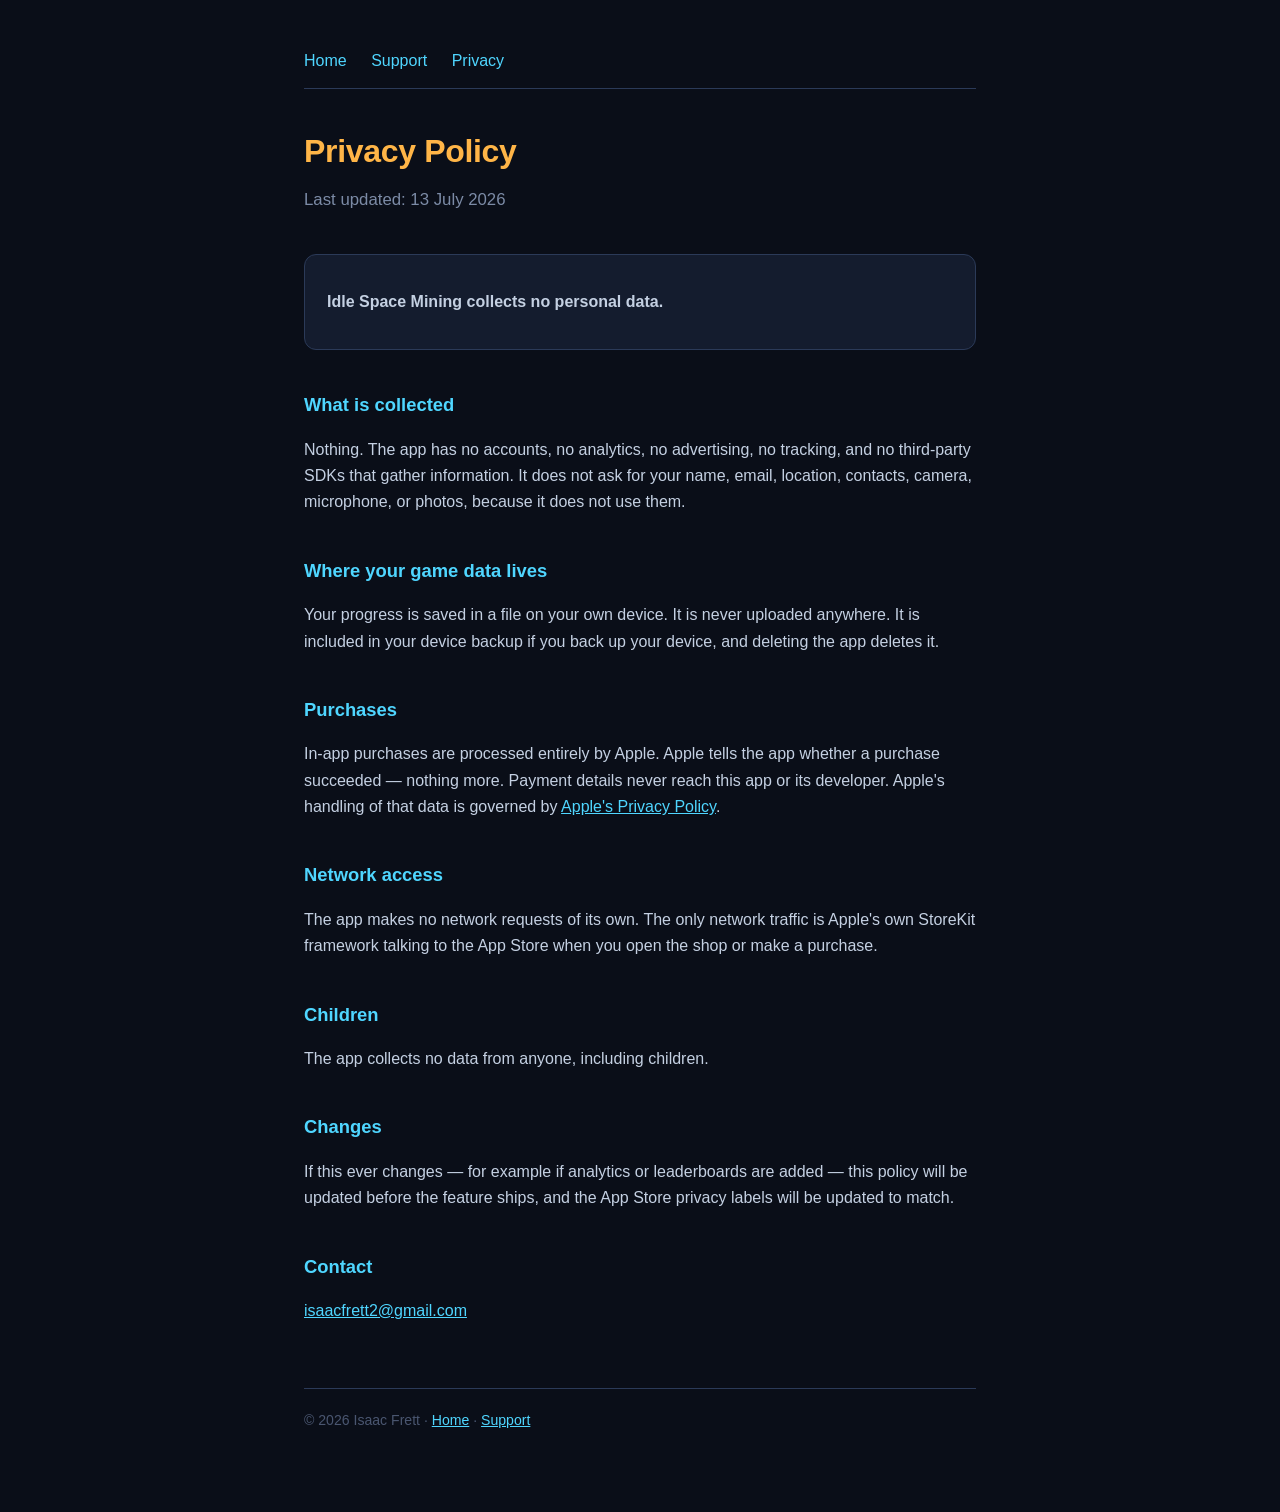
==== privacy.html @ 153ccc9e "Idle Space Mining website: landing, support, privacy policy" ====
<!doctype html>
<html lang="en">
<head>
<meta charset="utf-8">
<meta name="viewport" content="width=device-width, initial-scale=1">
<title>Privacy Policy &mdash; Idle Space Mining</title>
<link rel="stylesheet" href="style.css">
</head>
<body>
<div class="wrap">
  <nav>
    <a href="index.html">Home</a>
    <a href="support.html">Support</a>
    <a href="privacy.html">Privacy</a>
  </nav>

  <h1>Privacy Policy</h1>
  <p class="sub">Last updated: 13 July 2026</p>

  <div class="card">
    <p><strong>Idle Space Mining collects no personal data.</strong></p>
  </div>

  <h2>What is collected</h2>
  <p>Nothing. The app has no accounts, no analytics, no advertising, no tracking, and no
  third-party SDKs that gather information. It does not ask for your name, email,
  location, contacts, camera, microphone, or photos, because it does not use them.</p>

  <h2>Where your game data lives</h2>
  <p>Your progress is saved in a file on your own device. It is never uploaded anywhere.
  It is included in your device backup if you back up your device, and deleting the app
  deletes it.</p>

  <h2>Purchases</h2>
  <p>In-app purchases are processed entirely by Apple. Apple tells the app whether a
  purchase succeeded &mdash; nothing more. Payment details never reach this app or its
  developer. Apple's handling of that data is governed by
  <a href="https://www.apple.com/legal/privacy/">Apple's Privacy Policy</a>.</p>

  <h2>Network access</h2>
  <p>The app makes no network requests of its own. The only network traffic is Apple's
  own StoreKit framework talking to the App Store when you open the shop or make a
  purchase.</p>

  <h2>Children</h2>
  <p>The app collects no data from anyone, including children.</p>

  <h2>Changes</h2>
  <p>If this ever changes &mdash; for example if analytics or leaderboards are added
  &mdash; this policy will be updated before the feature ships, and the App Store privacy
  labels will be updated to match.</p>

  <h2>Contact</h2>
  <p><a href="mailto:isaacfrett2@gmail.com">isaacfrett2@gmail.com</a></p>

  <footer>
    &copy; 2026 Isaac Frett &middot;
    <a href="index.html">Home</a> &middot;
    <a href="support.html">Support</a>
  </footer>
</div>
</body>
</html>
---- style.css ----
:root { color-scheme: dark; }
* { box-sizing: border-box; }
body {
  margin: 0; padding: 0;
  background: #0a0e18; color: #dce6f5;
  font: 16px/1.65 -apple-system, BlinkMacSystemFont, "Segoe UI", Helvetica, Arial, sans-serif;
}
.wrap { max-width: 720px; margin: 0 auto; padding: 48px 24px 80px; }
h1 { font-size: 2rem; color: #ffb547; margin: 0 0 8px; letter-spacing: -0.01em; }
h2 { font-size: 1.15rem; color: #4fd6ff; margin: 40px 0 10px; }
.sub { color: #7c8ba6; margin: 0 0 40px; font-size: 1.05rem; }
a { color: #4fd6ff; }
p, li { color: #c4d0e2; }
code { background: #141c2e; padding: 2px 6px; border-radius: 4px; font-size: 0.9em; }
nav { border-bottom: 1px solid #2b3a58; padding-bottom: 14px; margin-bottom: 36px; }
nav a { margin-right: 20px; text-decoration: none; font-weight: 500; }
footer { margin-top: 64px; padding-top: 20px; border-top: 1px solid #2b3a58; color: #4a5670; font-size: 0.88rem; }
.card { background: #141c2e; border: 1px solid #2b3a58; border-radius: 12px; padding: 18px 22px; margin: 14px 0; }
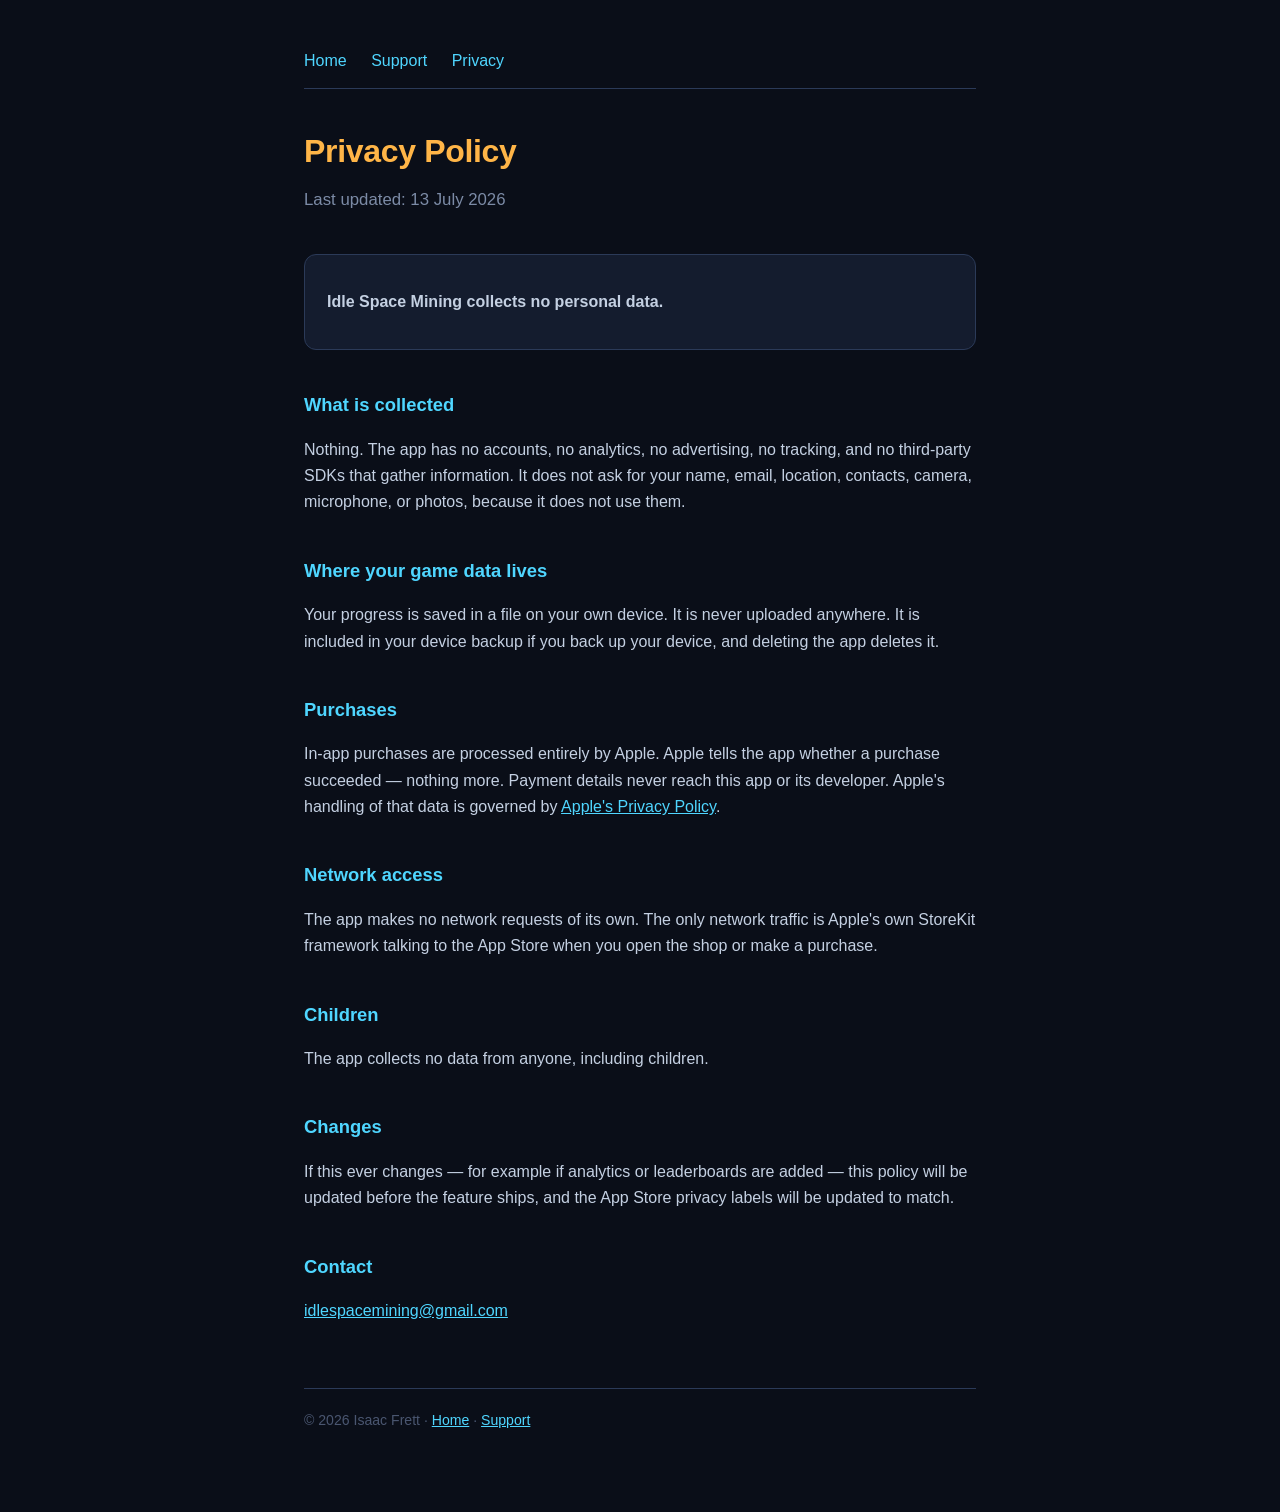
==== commit 3a6ded7c: "Support email -> idlespacemining@gmail.com; clearer 'no dark patterns' copy" ====
--- a/privacy.html
+++ b/privacy.html
@@ -51,7 +51,7 @@
   labels will be updated to match.</p>
 
   <h2>Contact</h2>
-  <p><a href="mailto:isaacfrett2@gmail.com">isaacfrett2@gmail.com</a></p>
+  <p><a href="mailto:idlespacemining@gmail.com">idlespacemining@gmail.com</a></p>
 
   <footer>
     &copy; 2026 Isaac Frett &middot;
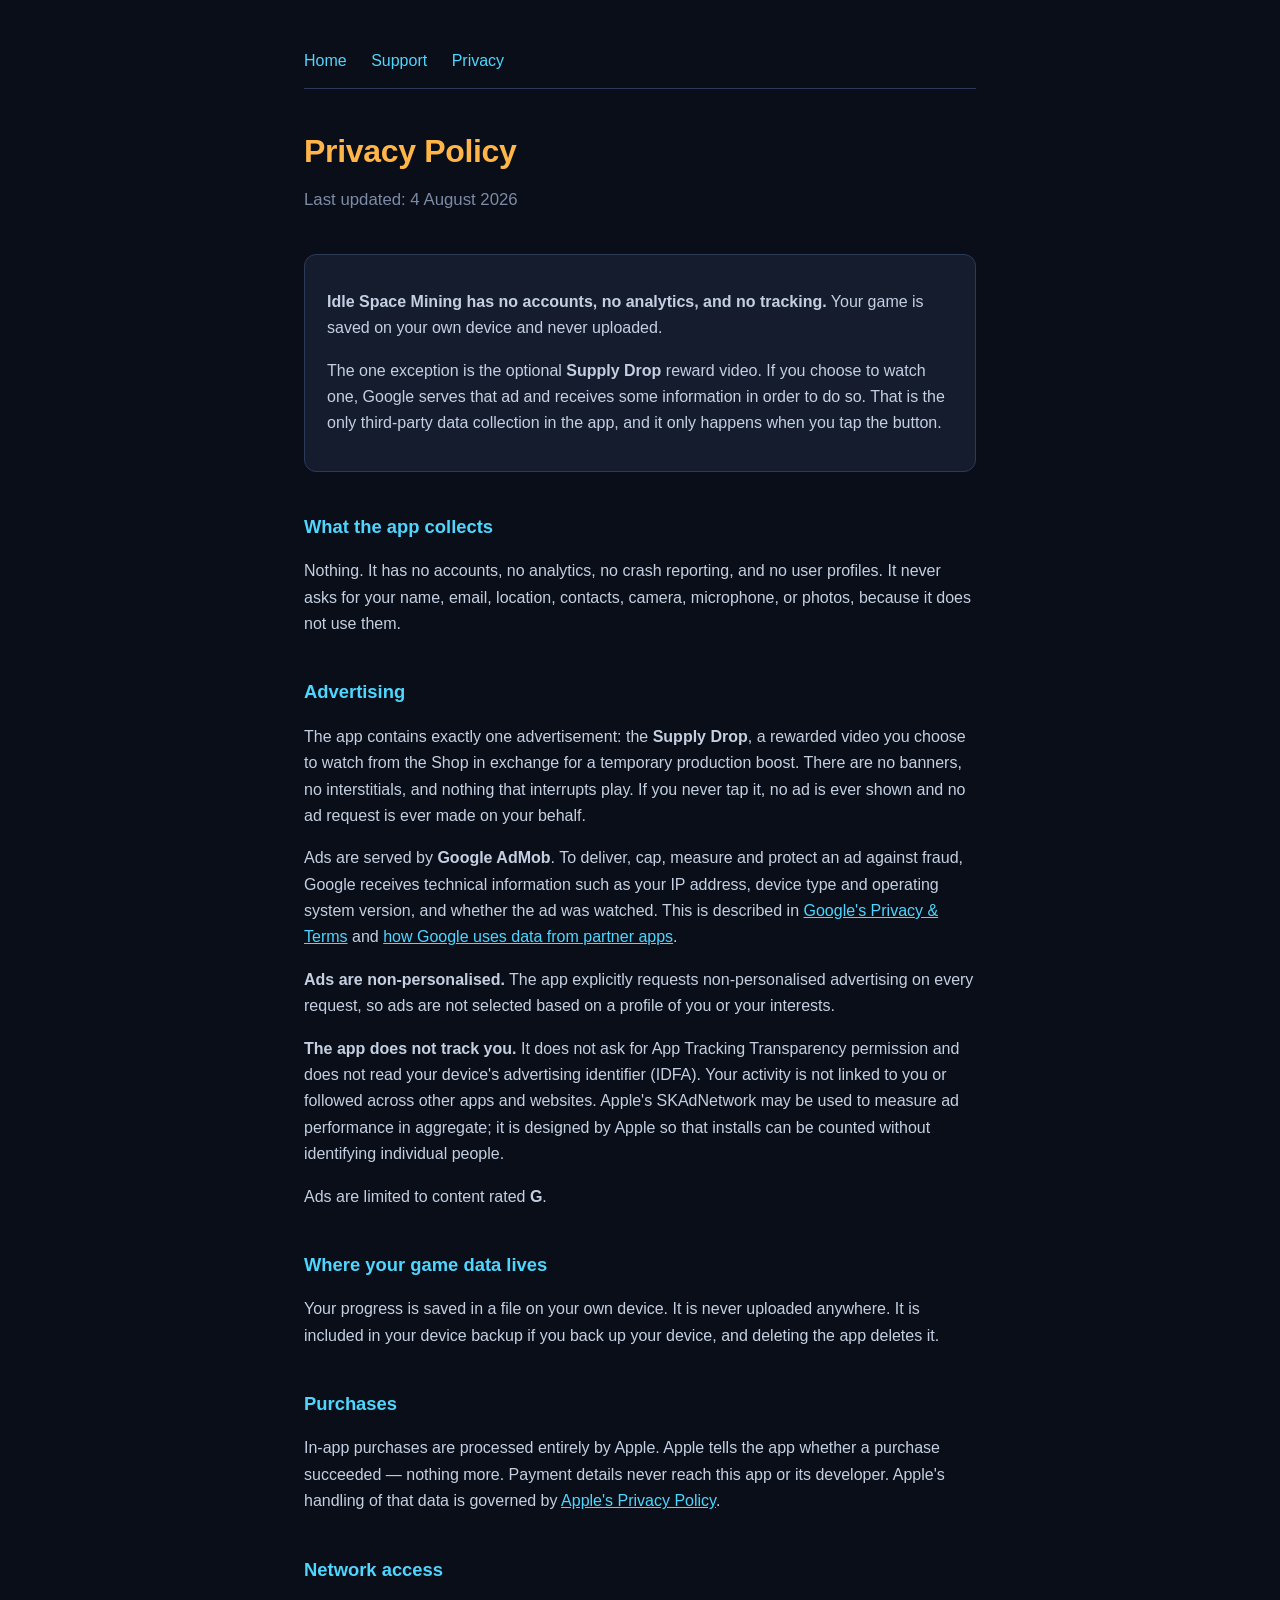
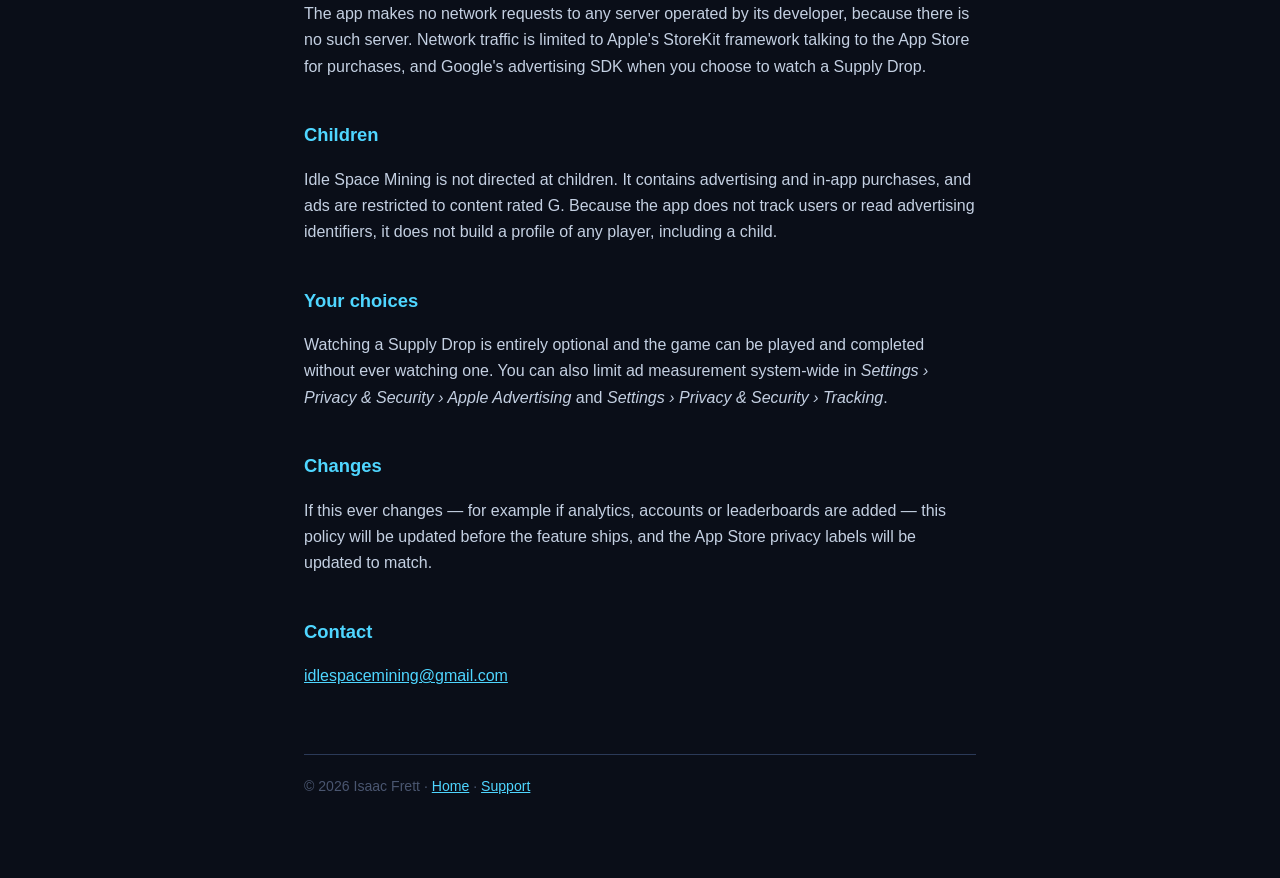
==== commit d8b390f0: "Privacy policy: the app now serves one rewarded ad Version 1.1 adds an optional Supply Drop reward v" ====
--- a/privacy.html
+++ b/privacy.html
@@ -15,16 +15,47 @@
   </nav>
 
   <h1>Privacy Policy</h1>
-  <p class="sub">Last updated: 13 July 2026</p>
+  <p class="sub">Last updated: 4 August 2026</p>
 
   <div class="card">
-    <p><strong>Idle Space Mining collects no personal data.</strong></p>
+    <p><strong>Idle Space Mining has no accounts, no analytics, and no tracking.</strong>
+    Your game is saved on your own device and never uploaded.</p>
+    <p>The one exception is the optional <strong>Supply Drop</strong> reward video. If you
+    choose to watch one, Google serves that ad and receives some information in order to do
+    so. That is the only third-party data collection in the app, and it only happens when
+    you tap the button.</p>
   </div>
 
-  <h2>What is collected</h2>
-  <p>Nothing. The app has no accounts, no analytics, no advertising, no tracking, and no
-  third-party SDKs that gather information. It does not ask for your name, email,
-  location, contacts, camera, microphone, or photos, because it does not use them.</p>
+  <h2>What the app collects</h2>
+  <p>Nothing. It has no accounts, no analytics, no crash reporting, and no user profiles.
+  It never asks for your name, email, location, contacts, camera, microphone, or photos,
+  because it does not use them.</p>
+
+  <h2>Advertising</h2>
+  <p>The app contains exactly one advertisement: the <strong>Supply Drop</strong>, a
+  rewarded video you choose to watch from the Shop in exchange for a temporary production
+  boost. There are no banners, no interstitials, and nothing that interrupts play. If you
+  never tap it, no ad is ever shown and no ad request is ever made on your behalf.</p>
+
+  <p>Ads are served by <strong>Google AdMob</strong>. To deliver, cap, measure and protect
+  an ad against fraud, Google receives technical information such as your IP address,
+  device type and operating system version, and whether the ad was watched. This is
+  described in
+  <a href="https://business.safety.google/privacy/">Google's Privacy &amp; Terms</a> and
+  <a href="https://support.google.com/admob/answer/6128543">how Google uses data from
+  partner apps</a>.</p>
+
+  <p><strong>Ads are non-personalised.</strong> The app explicitly requests
+  non-personalised advertising on every request, so ads are not selected based on a profile
+  of you or your interests.</p>
+
+  <p><strong>The app does not track you.</strong> It does not ask for App Tracking
+  Transparency permission and does not read your device's advertising identifier (IDFA).
+  Your activity is not linked to you or followed across other apps and websites. Apple's
+  SKAdNetwork may be used to measure ad performance in aggregate; it is designed by Apple
+  so that installs can be counted without identifying individual people.</p>
+
+  <p>Ads are limited to content rated <strong>G</strong>.</p>
 
   <h2>Where your game data lives</h2>
   <p>Your progress is saved in a file on your own device. It is never uploaded anywhere.
@@ -38,17 +69,27 @@
   <a href="https://www.apple.com/legal/privacy/">Apple's Privacy Policy</a>.</p>
 
   <h2>Network access</h2>
-  <p>The app makes no network requests of its own. The only network traffic is Apple's
-  own StoreKit framework talking to the App Store when you open the shop or make a
-  purchase.</p>
+  <p>The app makes no network requests to any server operated by its developer, because
+  there is no such server. Network traffic is limited to Apple's StoreKit framework talking
+  to the App Store for purchases, and Google's advertising SDK when you choose to watch a
+  Supply Drop.</p>
 
   <h2>Children</h2>
-  <p>The app collects no data from anyone, including children.</p>
+  <p>Idle Space Mining is not directed at children. It contains advertising and in-app
+  purchases, and ads are restricted to content rated G. Because the app does not track
+  users or read advertising identifiers, it does not build a profile of any player,
+  including a child.</p>
+
+  <h2>Your choices</h2>
+  <p>Watching a Supply Drop is entirely optional and the game can be played and completed
+  without ever watching one. You can also limit ad measurement system-wide in
+  <em>Settings &rsaquo; Privacy &amp; Security &rsaquo; Apple Advertising</em> and
+  <em>Settings &rsaquo; Privacy &amp; Security &rsaquo; Tracking</em>.</p>
 
   <h2>Changes</h2>
-  <p>If this ever changes &mdash; for example if analytics or leaderboards are added
-  &mdash; this policy will be updated before the feature ships, and the App Store privacy
-  labels will be updated to match.</p>
+  <p>If this ever changes &mdash; for example if analytics, accounts or leaderboards are
+  added &mdash; this policy will be updated before the feature ships, and the App Store
+  privacy labels will be updated to match.</p>
 
   <h2>Contact</h2>
   <p><a href="mailto:idlespacemining@gmail.com">idlespacemining@gmail.com</a></p>
